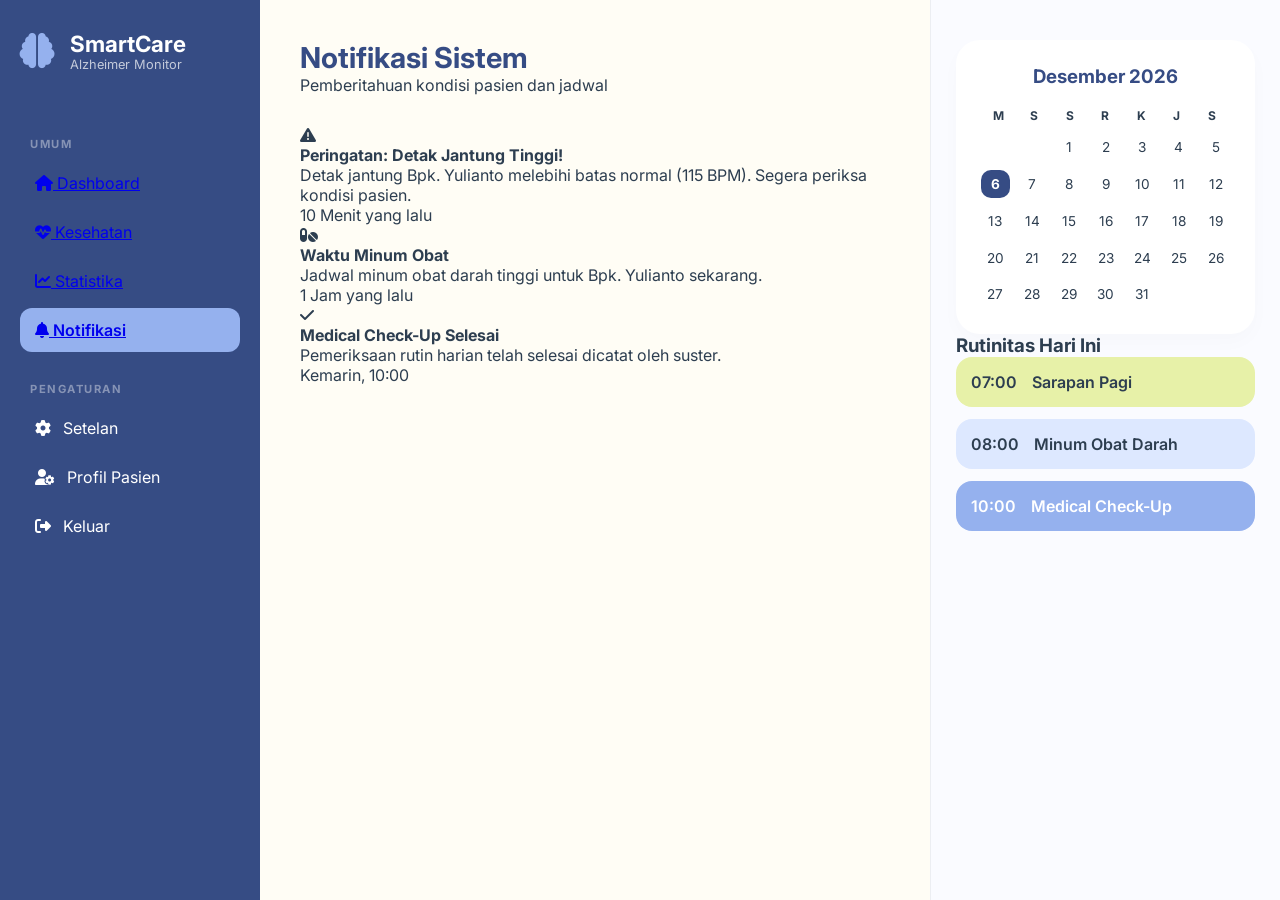
==== notifikasi.html @ 73399965 "buat halaman notifikasi" ====
<!DOCTYPE html>
<html lang="id">
<head>
    <meta charset="UTF-8">
    <meta name="viewport" content="width=device-width, initial-scale=1.0">
    <title>SmartCare - Dashboard Monitoring Alzheimer</title>
    <link rel="stylesheet" href="https://cdnjs.cloudflare.com/ajax/libs/font-awesome/6.4.0/css/all.min.css">
    <link href="https://fonts.googleapis.com/css2?family=Inter:wght@400;600;700&display=swap" rel="stylesheet">
    <link rel="stylesheet" href="style.css">
</head>
<body>
    <div class="container">
        <nav class="sidebar">
            <div class="logo">
                <i class="fa-solid fa-brain"></i>
                <div>
                    <h2>SmartCare</h2>
                    <p>Alzheimer Monitor</p>
                </div>
            </div>
            
            <div class="menu-section">
                <p class="section-label">UMUM</p>
                <ul class="nav-links">
                    <li>
                        <a href="index.html" class="nav-item"><i class="fa-solid fa-house"></i> Dashboard</a>
                    </li>
                    <li>
                        <a href="#" class="nav-item"><i class="fa-solid fa-heart-pulse"></i> Kesehatan</a>
                    </li>
                    <li>
                        <a href="#" class="nav-item"><i class="fa-solid fa-chart-line"></i> Statistika</a>
                    </li>
                    <li class="active">
                        <a href="notifikasi.html" class="nav-item"><i class="fa-solid fa-bell"></i> Notifikasi</a>
                    </li>
                </ul>
            </div>

            <div class="menu-section">
                <p class="section-label">PENGATURAN</p>
                <ul class="nav-links secondary">
                    <li><i class="fa-solid fa-gear"></i> Setelan</li>
                    <li><i class="fa-solid fa-user-gear"></i> Profil Pasien</li>
                    <li class="logout"><i class="fa-solid fa-right-from-bracket"></i> Keluar</li>
                </ul>
            </div>
        </nav>

        <div class="content-wrapper">
            
            <main class="main-content">
                <header class="dashboard-header">
                    <h1>Notifikasi Sistem</h1>
                    <p>Pemberitahuan kondisi pasien dan jadwal</p>
                </header>

                <div class="notification-list">
                    <!-- Notif Darurat / Peringatan -->
                    <div class="notif-item alert">
                        <div class="notif-icon"><i class="fa-solid fa-triangle-exclamation"></i></div>
                        <div class="notif-content">
                            <h4>Peringatan: Detak Jantung Tinggi!</h4>
                            <p>Detak jantung Bpk. Yulianto melebihi batas normal (115 BPM). Segera periksa kondisi pasien.</p>
                            <span class="time">10 Menit yang lalu</span>
                        </div>
                    </div>

                    <!-- Notif Info / Rutinitas -->
                    <div class="notif-item info">
                        <div class="notif-icon"><i class="fa-solid fa-pills"></i></div>
                        <div class="notif-content">
                            <h4>Waktu Minum Obat</h4>
                            <p>Jadwal minum obat darah tinggi untuk Bpk. Yulianto sekarang.</p>
                            <span class="time">1 Jam yang lalu</span>
                        </div>
                    </div>

                    <!-- Notif Normal / Sukses -->
                    <div class="notif-item success">
                        <div class="notif-icon"><i class="fa-solid fa-check"></i></div>
                        <div class="notif-content">
                            <h4>Medical Check-Up Selesai</h4>
                            <p>Pemeriksaan rutin harian telah selesai dicatat oleh suster.</p>
                            <span class="time">Kemarin, 10:00</span>
                        </div>
                    </div>
                </div>
            </main>

            <aside class="right-sidebar">
                <div class="calendar-card card">
                    <div class="calendar-header">
                        <h3 id="month-year">Mei 2026</h3>
                    </div>
                    <div class="calendar-days-label">
                        <span>M</span><span>S</span><span>S</span><span>R</span><span>K</span><span>J</span><span>S</span>
                    </div>
                    <div id="calendar-grid" class="calendar-grid"></div>
                </div>

                <div class="routine-section">
                    <h3>Rutinitas Hari Ini</h3>
                    <div class="routine-item green">
                        <span class="time">07:00</span>
                        <p>Sarapan Pagi</p>
                    </div>
                    <div class="routine-item blue">
                        <span class="time">08:00</span>
                        <p>Minum Obat Darah</p>
                    </div>
                    <div class="routine-item dark-blue">
                        <span class="time">10:00</span>
                        <p>Medical Check-Up</p>
                    </div>
                </div>
            </aside>
        </div>
    </div>
    <script src="script.js"></script>
</body>
</html>
---- style.css ----
:root {
    --dark-blue: #364C84;
    --light-blue: #95B1EE;
    --base-white: #FFFDF5;
    --light-green: #E7F1A8;
    --text-main: #2D3E50;
    --text-muted: #7A869A;
}

* {
    box-sizing: border-box;
    margin: 0;
    padding: 0;
    font-family: 'Inter', sans-serif;
}

body {
    background-color: var(--base-white);
    color: var(--text-main);
}

.container {
    display: flex;
    width: 100%;
    min-height: 100vh;
}

/* Sidebar */
.sidebar {
    width: 260px;
    background-color: var(--dark-blue);
    color: white;
    padding: 30px 20px;
    display: flex;
    flex-direction: column;
    flex-shrink: 0;
}

.logo { display: flex; align-items: center; gap: 15px; margin-bottom: 40px; }
.logo i { font-size: 2.2rem; color: var(--light-blue); }
.logo h2 { font-size: 1.4rem; }
.logo p { font-size: 0.8rem; opacity: 0.7; }

.section-label {
    font-size: 0.7rem;
    font-weight: 700;
    color: rgba(255,255,255,0.4);
    margin: 25px 0 10px 10px;
    letter-spacing: 1.5px;
}

.nav-links { list-style: none; }
.nav-links li {
    padding: 12px 15px;
    margin-bottom: 5px;
    cursor: pointer;
    border-radius: 12px;
    transition: 0.3s;
    display: flex;
    align-items: center;
    gap: 12px;
}
.nav-links li:hover { background: rgba(255,255,255,0.1); }
.nav-links li.active { background-color: var(--light-blue); font-weight: 600; }

.content-wrapper { display: flex; flex: 1; }
.main-content { flex: 1; padding: 40px; }

.dashboard-header { margin-bottom: 30px; }
.dashboard-header h1 { font-size: 1.8rem; color: var(--dark-blue); }

.patient-banner {
    background: white;
    padding: 30px;
    border-radius: 24px;
    box-shadow: 0 10px 30px rgba(0,0,0,0.03);
    margin-bottom: 30px;
}

.stats-row { display: flex; gap: 15px; flex-wrap: wrap; margin-top: 15px; }
.stats-row span {
    font-size: 0.85rem;
    color: var(--text-muted);
    background: #f0f4f8;
    padding: 6px 12px;
    border-radius: 8px;
    display: flex;
    align-items: center;
    gap: 8px;
}

/* Grid: 2 Kolom */
.status-grid {
    display: grid;
    grid-template-columns: repeat(2, 1fr);
    gap: 20px;
    margin-bottom: 30px;
}

.card {
    background: white;
    border-radius: 24px;
    padding: 25px;
    box-shadow: 0 8px 20px rgba(0,0,0,0.02);
}

.status-card.blue { background-color: var(--light-blue); color: white; }
.status-card.light-blue { background-color: #DDE8FF; }

.value { font-size: 2.8rem; font-weight: 700; margin-top: 10px; }

.heart-card { border-left: 8px solid #FF6B6B; }
.bpm-number { font-size: 4rem; font-weight: 800; color: #FF6B6B; }
.bpm-unit { font-size: 1.2rem; color: var(--text-muted); }

/* Sidebar Kanan */
.right-sidebar {
    width: 350px;
    padding: 40px 25px;
    background-color: #FAFBFF;
    border-left: 1px solid #ECEEF2;
    flex-shrink: 0;
}

.calendar-header h3 { color: var(--dark-blue); text-align: center; margin-bottom: 20px; }
.calendar-days-label { display: grid; grid-template-columns: repeat(7, 1fr); text-align: center; font-size: 0.75rem; font-weight: bold; margin-bottom: 10px; }
.calendar-grid { display: grid; grid-template-columns: repeat(7, 1fr); gap: 8px; }
.calendar-grid div { aspect-ratio: 1; display: flex; align-items: center; justify-content: center; font-size: 0.85rem; border-radius: 10px; }
.calendar-grid .today { background-color: var(--dark-blue); color: white; font-weight: 700; }

.routine-item { display: flex; align-items: center; gap: 15px; padding: 15px; border-radius: 16px; margin-bottom: 12px; font-weight: 600; }
.routine-item.green { background-color: var(--light-green); }
.routine-item.blue { background-color: #DDE8FF; }
.routine-item.dark-blue { background-color: var(--light-blue); color: white; }
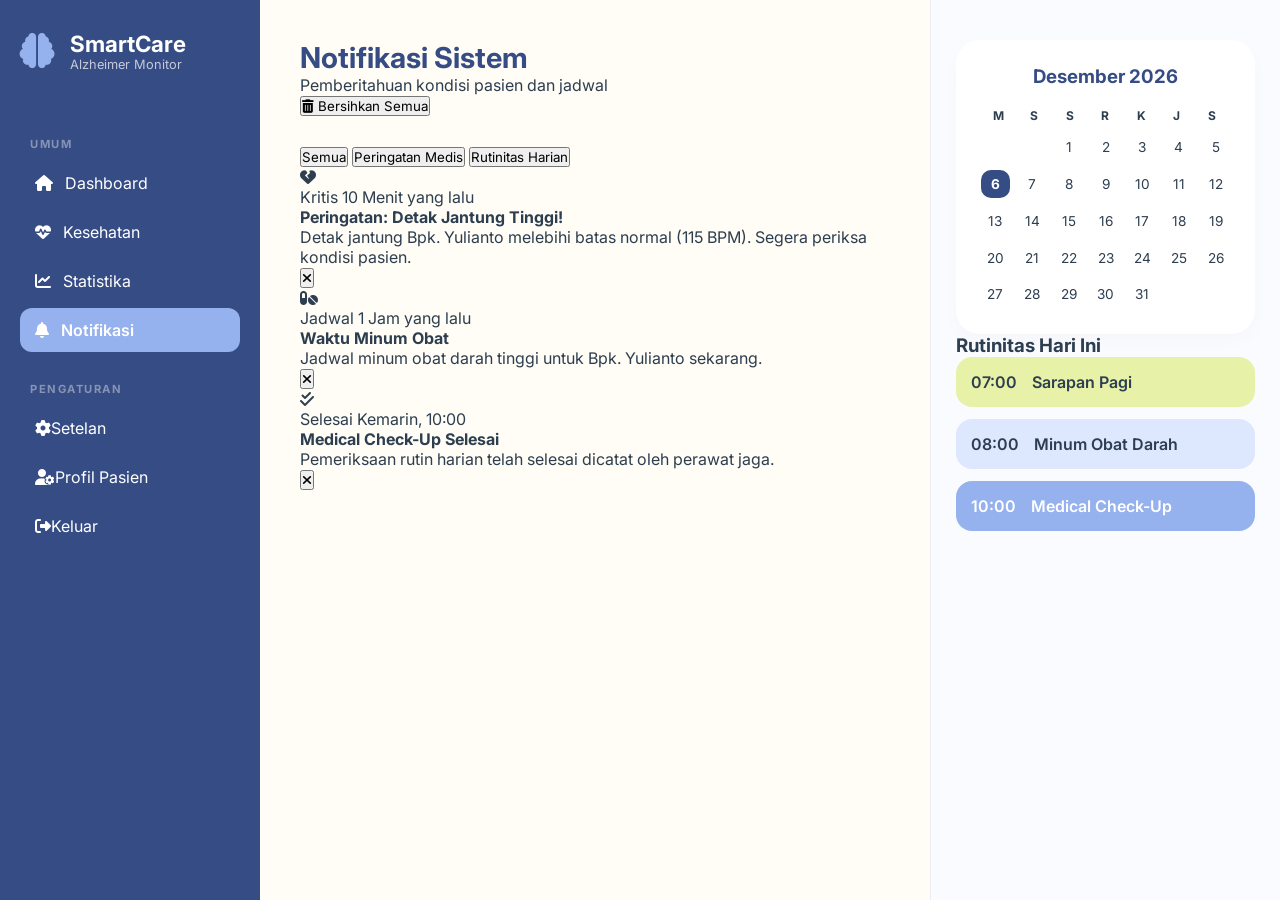
==== commit 864871f5: "perubahan pada notifikasi.html" ====
--- a/notifikasi.html
+++ b/notifikasi.html
@@ -50,40 +50,64 @@
         <div class="content-wrapper">
             
             <main class="main-content">
-                <header class="dashboard-header">
-                    <h1>Notifikasi Sistem</h1>
-                    <p>Pemberitahuan kondisi pasien dan jadwal</p>
+                <header class="dashboard-header notif-header-container">
+                    <div class="header-text">
+                        <h1>Notifikasi Sistem</h1>
+                        <p>Pemberitahuan kondisi pasien dan jadwal</p>
+                    </div>
+                    <button class="btn-clear" onclick="clearAllNotifications()">
+                        <i class="fa-solid fa-trash-can"></i> Bersihkan Semua
+                    </button>
                 </header>
 
-                <div class="notification-list">
+                <!-- Filter Kategori -->
+                <div class="notif-filters">
+                    <button class="filter-btn active" onclick="filterNotif('all')">Semua</button>
+                    <button class="filter-btn" onclick="filterNotif('alert')">Peringatan Medis</button>
+                    <button class="filter-btn" onclick="filterNotif('info')">Rutinitas Harian</button>
+                </div>
+
+                <div class="notification-list" id="tempat-notifikasi">
                     <!-- Notif Darurat / Peringatan -->
-                    <div class="notif-item alert">
-                        <div class="notif-icon"><i class="fa-solid fa-triangle-exclamation"></i></div>
+                    <div class="notif-item alert" data-type="alert">
+                        <div class="notif-icon"><i class="fa-solid fa-heart-crack"></i></div>
                         <div class="notif-content">
+                            <div class="notif-meta">
+                                <span class="badge badge-alert">Kritis</span>
+                                <span class="time">10 Menit yang lalu</span>
+                            </div>
                             <h4>Peringatan: Detak Jantung Tinggi!</h4>
                             <p>Detak jantung Bpk. Yulianto melebihi batas normal (115 BPM). Segera periksa kondisi pasien.</p>
-                            <span class="time">10 Menit yang lalu</span>
                         </div>
+                        <button class="close-btn" onclick="tutupNotif(this)" title="Tandai sudah dibaca"><i class="fa-solid fa-xmark"></i></button>
                     </div>
 
                     <!-- Notif Info / Rutinitas -->
-                    <div class="notif-item info">
+                    <div class="notif-item info" data-type="info">
                         <div class="notif-icon"><i class="fa-solid fa-pills"></i></div>
                         <div class="notif-content">
+                            <div class="notif-meta">
+                                <span class="badge badge-info">Jadwal</span>
+                                <span class="time">1 Jam yang lalu</span>
+                            </div>
                             <h4>Waktu Minum Obat</h4>
                             <p>Jadwal minum obat darah tinggi untuk Bpk. Yulianto sekarang.</p>
-                            <span class="time">1 Jam yang lalu</span>
                         </div>
+                        <button class="close-btn" onclick="tutupNotif(this)" title="Tandai sudah dibaca"><i class="fa-solid fa-xmark"></i></button>
                     </div>
 
                     <!-- Notif Normal / Sukses -->
-                    <div class="notif-item success">
-                        <div class="notif-icon"><i class="fa-solid fa-check"></i></div>
+                    <div class="notif-item success" data-type="info">
+                        <div class="notif-icon"><i class="fa-solid fa-check-double"></i></div>
                         <div class="notif-content">
+                            <div class="notif-meta">
+                                <span class="badge badge-success">Selesai</span>
+                                <span class="time">Kemarin, 10:00</span>
+                            </div>
                             <h4>Medical Check-Up Selesai</h4>
-                            <p>Pemeriksaan rutin harian telah selesai dicatat oleh suster.</p>
-                            <span class="time">Kemarin, 10:00</span>
+                            <p>Pemeriksaan rutin harian telah selesai dicatat oleh perawat jaga.</p>
                         </div>
+                        <button class="close-btn" onclick="tutupNotif(this)" title="Tandai sudah dibaca"><i class="fa-solid fa-xmark"></i></button>
                     </div>
                 </div>
             </main>
--- a/style.css
+++ b/style.css
@@ -122,6 +122,21 @@
     flex-shrink: 0;
 }
 
+/* Styling untuk link di sidebar */
+.nav-item {
+    text-decoration: none;
+    color: inherit;
+    display: flex;
+    align-items: center;
+    gap: 12px;
+    width: 100%;
+}
+
+/* Hapus gap bawaan dari li karena sudah dipindah ke a */
+.nav-links li {
+    gap: 0; 
+}
+
 .calendar-header h3 { color: var(--dark-blue); text-align: center; margin-bottom: 20px; }
 .calendar-days-label { display: grid; grid-template-columns: repeat(7, 1fr); text-align: center; font-size: 0.75rem; font-weight: bold; margin-bottom: 10px; }
 .calendar-grid { display: grid; grid-template-columns: repeat(7, 1fr); gap: 8px; }
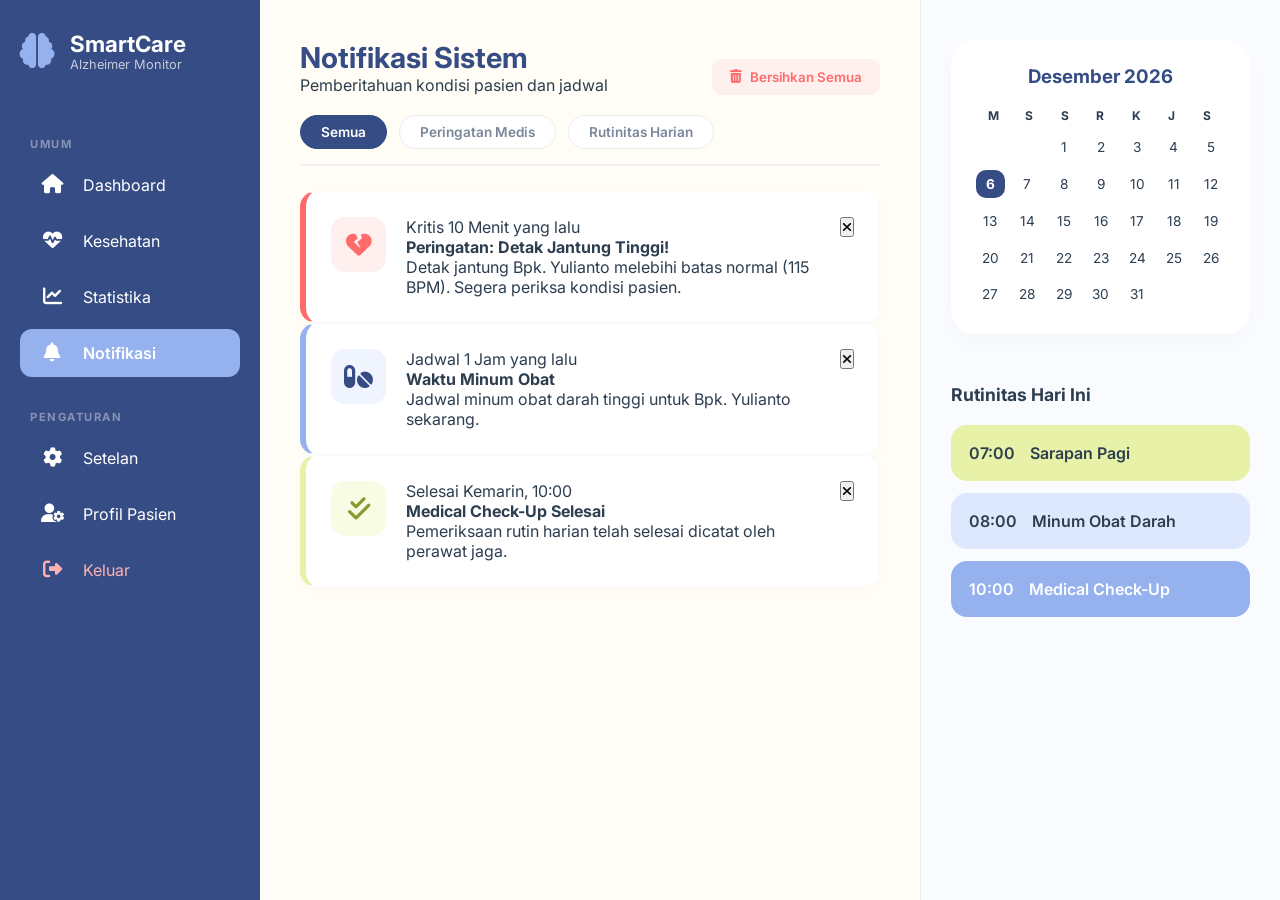
==== commit 1ca51128: "edit sidebar notifikasi" ====
--- a/notifikasi.html
+++ b/notifikasi.html
@@ -3,7 +3,7 @@
 <head>
     <meta charset="UTF-8">
     <meta name="viewport" content="width=device-width, initial-scale=1.0">
-    <title>SmartCare - Dashboard Monitoring Alzheimer</title>
+    <title>Notifikasi - SmartCare</title>
     <link rel="stylesheet" href="https://cdnjs.cloudflare.com/ajax/libs/font-awesome/6.4.0/css/all.min.css">
     <link href="https://fonts.googleapis.com/css2?family=Inter:wght@400;600;700&display=swap" rel="stylesheet">
     <link rel="stylesheet" href="style.css">
@@ -22,17 +22,17 @@
             <div class="menu-section">
                 <p class="section-label">UMUM</p>
                 <ul class="nav-links">
-                    <li>
-                        <a href="index.html" class="nav-item"><i class="fa-solid fa-house"></i> Dashboard</a>
+                    <li onclick="location.href='index.html'">
+                        <i class="fa-solid fa-house"></i> Dashboard
                     </li>
-                    <li>
-                        <a href="#" class="nav-item"><i class="fa-solid fa-heart-pulse"></i> Kesehatan</a>
+                    <li onclick="location.href='#'">
+                        <i class="fa-solid fa-heart-pulse"></i> Kesehatan
                     </li>
-                    <li>
-                        <a href="#" class="nav-item"><i class="fa-solid fa-chart-line"></i> Statistika</a>
+                    <li onclick="location.href='#'">
+                        <i class="fa-solid fa-chart-line"></i> Statistika
                     </li>
-                    <li class="active">
-                        <a href="notifikasi.html" class="nav-item"><i class="fa-solid fa-bell"></i> Notifikasi</a>
+                    <li class="active" onclick="location.href='notifikasi.html'">
+                        <i class="fa-solid fa-bell"></i> Notifikasi
                     </li>
                 </ul>
             </div>
@@ -40,15 +40,20 @@
             <div class="menu-section">
                 <p class="section-label">PENGATURAN</p>
                 <ul class="nav-links secondary">
-                    <li><i class="fa-solid fa-gear"></i> Setelan</li>
-                    <li><i class="fa-solid fa-user-gear"></i> Profil Pasien</li>
-                    <li class="logout"><i class="fa-solid fa-right-from-bracket"></i> Keluar</li>
+                    <li onclick="location.href='#'">
+                        <i class="fa-solid fa-gear"></i> Setelan
+                    </li>
+                    <li onclick="location.href='profile.html'">
+                        <i class="fa-solid fa-user-gear"></i> Profil Pasien
+                    </li>
+                    <li class="logout" onclick="confirm('Apakah anda yakin ingin keluar?')">
+                        <i class="fa-solid fa-right-from-bracket"></i> Keluar
+                    </li>
                 </ul>
             </div>
         </nav>
 
         <div class="content-wrapper">
-            
             <main class="main-content">
                 <header class="dashboard-header notif-header-container">
                     <div class="header-text">
@@ -60,7 +65,6 @@
                     </button>
                 </header>
 
-                <!-- Filter Kategori -->
                 <div class="notif-filters">
                     <button class="filter-btn active" onclick="filterNotif('all')">Semua</button>
                     <button class="filter-btn" onclick="filterNotif('alert')">Peringatan Medis</button>
@@ -68,7 +72,6 @@
                 </div>
 
                 <div class="notification-list" id="tempat-notifikasi">
-                    <!-- Notif Darurat / Peringatan -->
                     <div class="notif-item alert" data-type="alert">
                         <div class="notif-icon"><i class="fa-solid fa-heart-crack"></i></div>
                         <div class="notif-content">
@@ -82,7 +85,6 @@
                         <button class="close-btn" onclick="tutupNotif(this)" title="Tandai sudah dibaca"><i class="fa-solid fa-xmark"></i></button>
                     </div>
 
-                    <!-- Notif Info / Rutinitas -->
                     <div class="notif-item info" data-type="info">
                         <div class="notif-icon"><i class="fa-solid fa-pills"></i></div>
                         <div class="notif-content">
@@ -96,7 +98,6 @@
                         <button class="close-btn" onclick="tutupNotif(this)" title="Tandai sudah dibaca"><i class="fa-solid fa-xmark"></i></button>
                     </div>
 
-                    <!-- Notif Normal / Sukses -->
                     <div class="notif-item success" data-type="info">
                         <div class="notif-icon"><i class="fa-solid fa-check-double"></i></div>
                         <div class="notif-content">
--- a/style.css
+++ b/style.css
@@ -25,7 +25,7 @@
     min-height: 100vh;
 }
 
-/* Sidebar */
+/* ================= SIDEBAR KIRI ================= */
 .sidebar {
     width: 260px;
     background-color: var(--dark-blue);
@@ -36,7 +36,13 @@
     flex-shrink: 0;
 }
 
-.logo { display: flex; align-items: center; gap: 15px; margin-bottom: 40px; }
+.logo { 
+    display: flex; 
+    align-items: center; 
+    gap: 15px; 
+    margin-bottom: 40px; 
+}
+
 .logo i { font-size: 2.2rem; color: var(--light-blue); }
 .logo h2 { font-size: 1.4rem; }
 .logo p { font-size: 0.8rem; opacity: 0.7; }
@@ -50,19 +56,48 @@
 }
 
 .nav-links { list-style: none; }
+
 .nav-links li {
-    padding: 12px 15px;
-    margin-bottom: 5px;
+    padding: 14px 20px; /* Padding lebih luas agar area klik nyaman */
+    margin-bottom: 8px;
     cursor: pointer;
     border-radius: 12px;
-    transition: 0.3s;
+    transition: all 0.3s ease;
     display: flex;
     align-items: center;
-    gap: 12px;
-}
-.nav-links li:hover { background: rgba(255,255,255,0.1); }
-.nav-links li.active { background-color: var(--light-blue); font-weight: 600; }
-
+    gap: 18px; /* Jarak antara ikon dan teks diperlebar */
+    color: white;
+}
+
+.nav-links li i {
+    font-size: 1.2rem;
+    width: 25px; /* Lebar tetap agar semua teks lurus sejajar */
+    text-align: center;
+}
+
+.nav-links li:hover { 
+    background: rgba(255,255,255,0.15); 
+    padding-left: 25px; /* Efek geser saat hover */
+}
+
+.nav-links li.active { 
+    background-color: var(--light-blue); 
+    font-weight: 600; 
+}
+
+/* Link item styling */
+.nav-item {
+    text-decoration: none;
+    color: inherit;
+    display: flex;
+    align-items: center;
+    gap: 18px;
+    width: 100%;
+}
+
+.logout { color: #FFB1B1 !important; }
+
+/* ================= KONTEN UTAMA ================= */
 .content-wrapper { display: flex; flex: 1; }
 .main-content { flex: 1; padding: 40px; }
 
@@ -82,14 +117,14 @@
     font-size: 0.85rem;
     color: var(--text-muted);
     background: #f0f4f8;
-    padding: 6px 12px;
+    padding: 8px 12px;
     border-radius: 8px;
     display: flex;
     align-items: center;
     gap: 8px;
 }
 
-/* Grid: 2 Kolom */
+/* Grid Dashboard */
 .status-grid {
     display: grid;
     grid-template-columns: repeat(2, 1fr);
@@ -113,28 +148,19 @@
 .bpm-number { font-size: 4rem; font-weight: 800; color: #FF6B6B; }
 .bpm-unit { font-size: 1.2rem; color: var(--text-muted); }
 
-/* Sidebar Kanan */
+/* ================= SIDEBAR KANAN ================= */
 .right-sidebar {
-    width: 350px;
-    padding: 40px 25px;
+    width: 360px;
+    padding: 40px 30px;
     background-color: #FAFBFF;
     border-left: 1px solid #ECEEF2;
     flex-shrink: 0;
-}
-
-/* Styling untuk link di sidebar */
-.nav-item {
-    text-decoration: none;
-    color: inherit;
-    display: flex;
-    align-items: center;
-    gap: 12px;
-    width: 100%;
-}
-
-/* Hapus gap bawaan dari li karena sudah dipindah ke a */
-.nav-links li {
-    gap: 0; 
+    display: flex;
+    flex-direction: column;
+}
+
+.calendar-card {
+    margin-bottom: 50px; /* Jarak antara Kalender dan Rutinitas diperbesar */
 }
 
 .calendar-header h3 { color: var(--dark-blue); text-align: center; margin-bottom: 20px; }
@@ -143,7 +169,74 @@
 .calendar-grid div { aspect-ratio: 1; display: flex; align-items: center; justify-content: center; font-size: 0.85rem; border-radius: 10px; }
 .calendar-grid .today { background-color: var(--dark-blue); color: white; font-weight: 700; }
 
-.routine-item { display: flex; align-items: center; gap: 15px; padding: 15px; border-radius: 16px; margin-bottom: 12px; font-weight: 600; }
+.routine-section h3 { margin-bottom: 20px; font-size: 1.1rem; }
+.routine-item { display: flex; align-items: center; gap: 15px; padding: 18px; border-radius: 16px; margin-bottom: 12px; font-weight: 600; }
 .routine-item.green { background-color: var(--light-green); }
 .routine-item.blue { background-color: #DDE8FF; }
-.routine-item.dark-blue { background-color: var(--light-blue); color: white; }+.routine-item.dark-blue { background-color: var(--light-blue); color: white; }
+
+/* ================= HALAMAN PROFIL ================= */
+.profile-form-card {
+    max-width: 700px;
+    margin: 0 auto;
+    padding: 40px;
+    background: white;
+    border-radius: 24px;
+    box-shadow: 0 10px 30px rgba(0,0,0,0.05);
+}
+
+.form-group { margin-bottom: 20px; display: flex; flex-direction: column; }
+.form-group label { font-size: 0.9rem; font-weight: 600; margin-bottom: 8px; color: var(--dark-blue); }
+.form-group input, .form-group select {
+    padding: 12px 15px;
+    border: 2px solid #f0f4f8;
+    border-radius: 12px;
+    font-size: 1rem;
+    outline: none;
+    transition: 0.3s;
+    background-color: #fafbfc;
+}
+
+.form-group input:focus, .form-group select:focus {
+    border-color: var(--light-blue);
+    background-color: #fff;
+    box-shadow: 0 0 0 4px rgba(149, 177, 238, 0.1);
+}
+
+.form-row { display: grid; grid-template-columns: repeat(2, 1fr); gap: 20px; }
+.form-actions { margin-top: 30px; display: flex; gap: 15px; }
+
+.btn-save {
+    background-color: var(--dark-blue); color: white;
+    padding: 14px 30px; border: none; border-radius: 12px;
+    cursor: pointer; font-weight: 700; transition: 0.3s;
+}
+.btn-save:hover { background-color: var(--light-blue); transform: translateY(-2px); }
+
+.btn-cancel { background-color: #f0f0f0; color: #666; padding: 14px 30px; border: none; border-radius: 12px; cursor: pointer; font-weight: 600; }
+
+/* ================= NOTIFIKASI ================= */
+.notif-header-container { display: flex; justify-content: space-between; align-items: flex-end; margin-bottom: 20px; }
+.btn-clear { background: #FFF0F0; color: #FF6B6B; border: none; padding: 10px 18px; border-radius: 10px; cursor: pointer; font-weight: 600; transition: 0.3s; display: flex; align-items: center; gap: 8px; }
+.btn-clear:hover { background: #FF6B6B; color: white; }
+
+.notif-filters { display: flex; gap: 12px; margin-bottom: 25px; border-bottom: 2px solid #F0F2F5; padding-bottom: 15px; }
+.filter-btn { padding: 8px 20px; border: 1px solid #ECEEF2; background: white; border-radius: 20px; cursor: pointer; color: var(--text-muted); font-weight: 600; transition: 0.3s; font-size: 0.85rem; }
+.filter-btn.active, .filter-btn:hover { background: var(--dark-blue); color: white; border-color: var(--dark-blue); }
+
+.notif-item { 
+    background: white; padding: 25px; border-radius: 16px; 
+    display: flex; gap: 20px; align-items: flex-start; 
+    box-shadow: 0 4px 15px rgba(0,0,0,0.02); border: 1px solid #FAFBFF;
+    border-left: 6px solid transparent; position: relative;
+    transition: all 0.4s ease;
+}
+
+.notif-item.alert { border-left-color: #FF6B6B; }
+.notif-item.info { border-left-color: var(--light-blue); }
+.notif-item.success { border-left-color: var(--light-green); }
+
+.notif-icon { width: 55px; height: 55px; border-radius: 14px; display: flex; align-items: center; justify-content: center; font-size: 1.6rem; flex-shrink: 0; }
+.alert .notif-icon { background: #FFF0F0; color: #FF6B6B; }
+.info .notif-icon { background: #F0F4FF; color: var(--dark-blue); }
+.success .notif-icon { background: #F9FCE5; color: #8C9933; }
